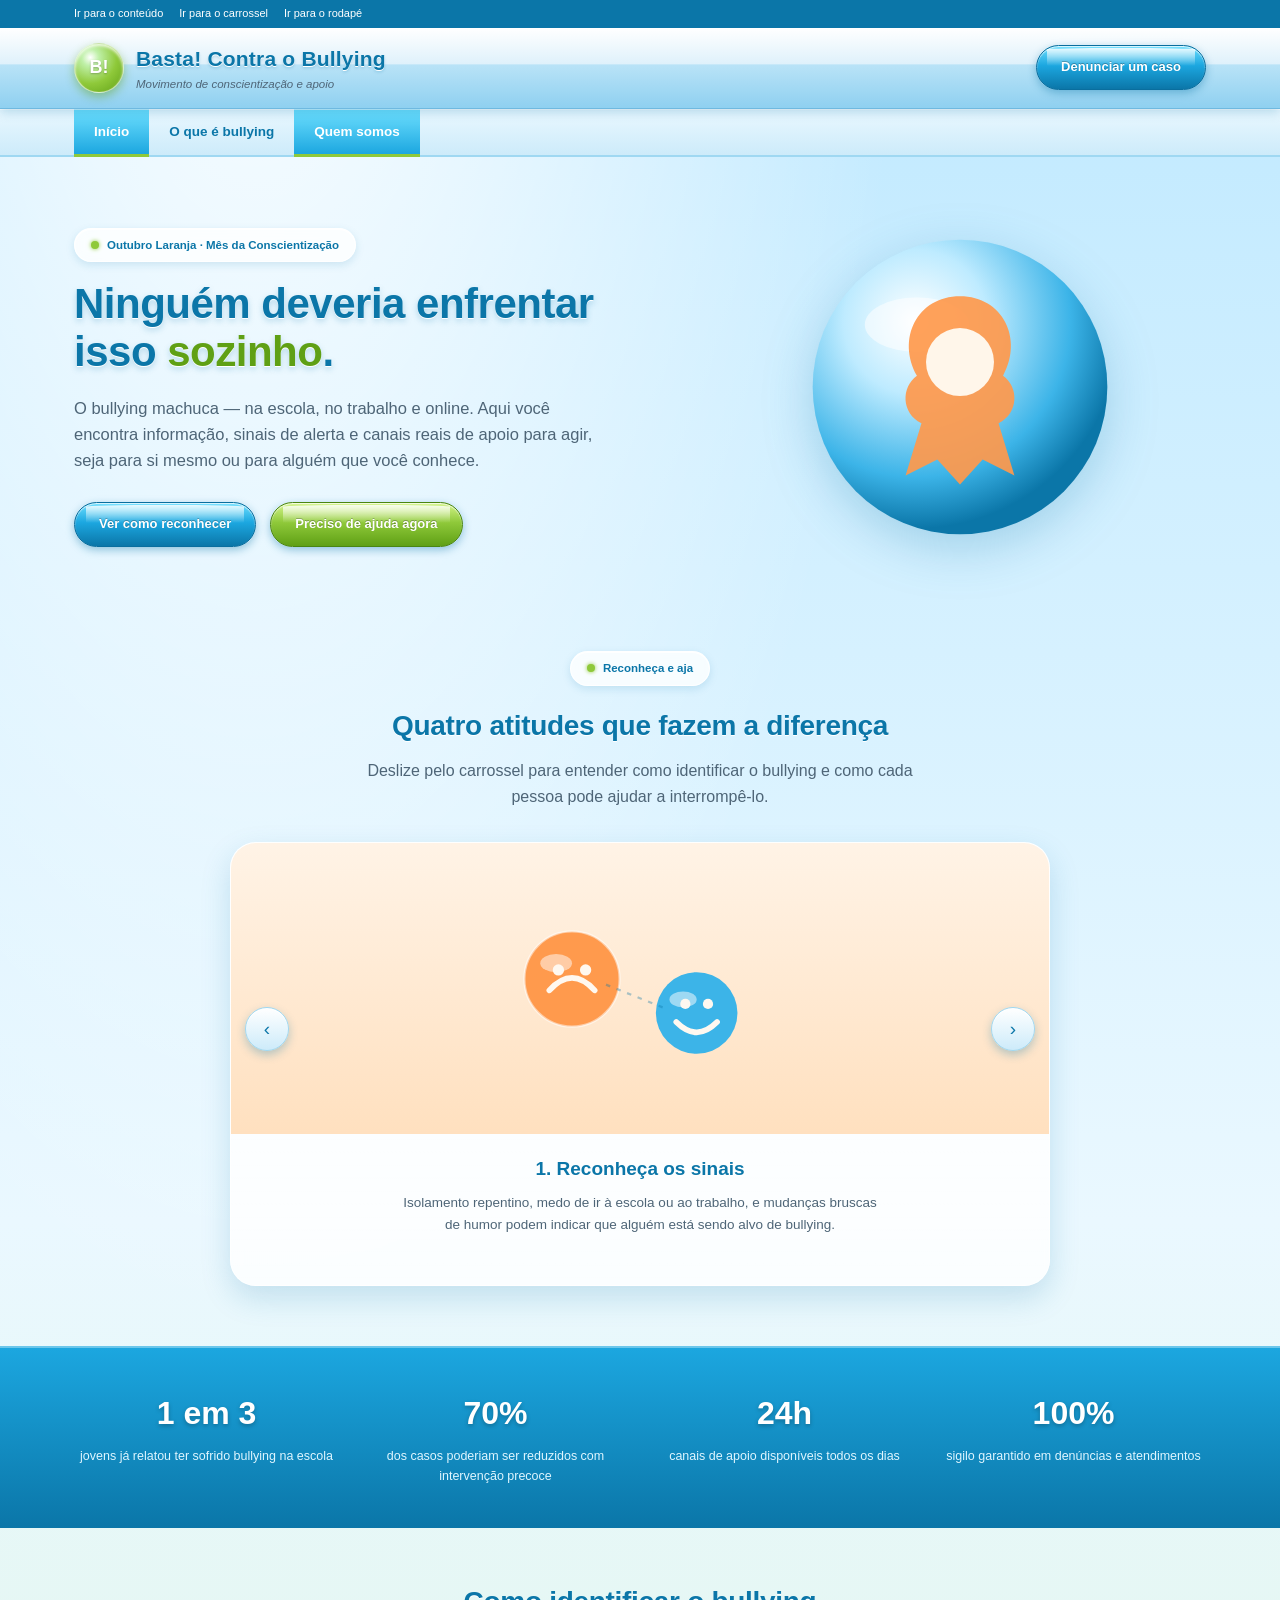
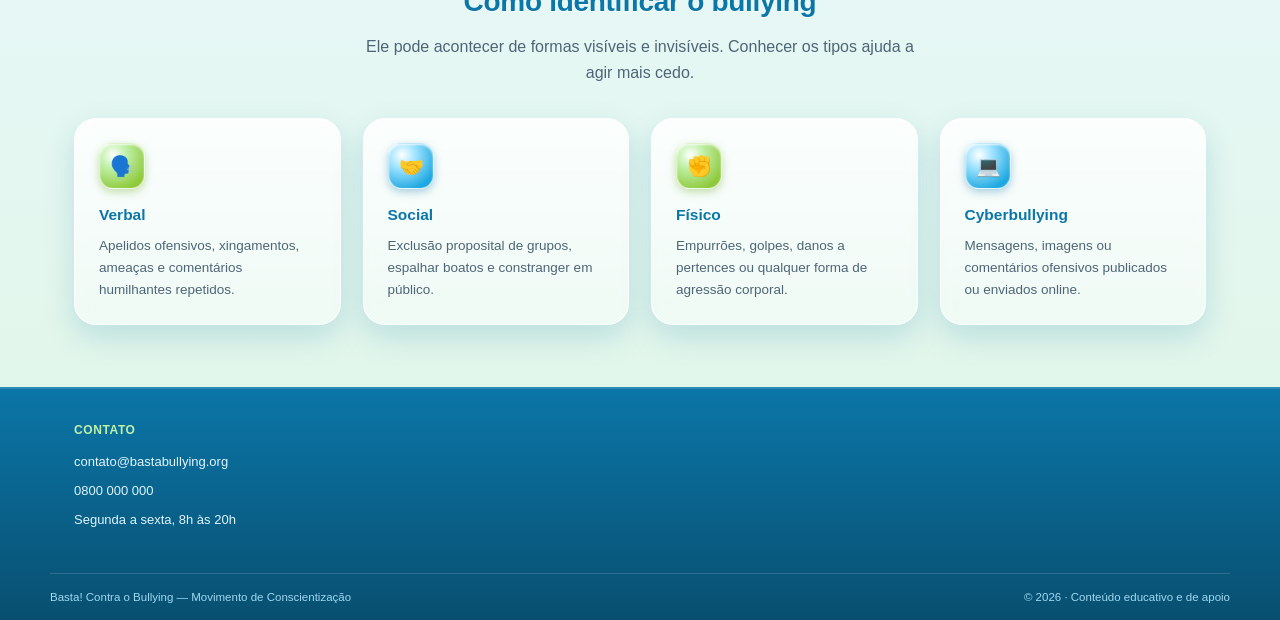
==== Index.html @ b6ac94a4 "criação de arquivos da home para o root" ====
<!DOCTYPE html>
<html lang="pt-br">
<head>
<meta charset="UTF-8">
<meta name="viewport" content="width=device-width, initial-scale=1.0">
<title>Basta! Contra o Bullying — Movimento pela Conscientização</title>
<link rel="stylesheet" href="index.css">
<link rel="icon" type="image/jpg" href="../photos.png"
<script src="indexjs.js"></script>


</head>
<body>

  <div class="skip-links">
    <div class="container">
      <a href="#conteudo">Ir para o conteúdo</a>
      <a href="#carrossel">Ir para o carrossel</a>
      <a href="#rodape">Ir para o rodapé</a>
    </div>
  </div>

  <header class="main-header">
    <div class="container header-inner">
      <div class="brand">
        <div class="mark">B!</div>
        <div class="brand-text">
          <div class="title">Basta! Contra o Bullying</div>
          <div class="subtitle">Movimento de conscientização e apoio</div>
        </div>
      </div>
      <a href="../pagina3/form.html" class="glossy-btn">Denunciar um caso</a>
    </div>
  </header>

  <nav class="main-nav">
    <div class="container">
      <ul style="display:flex; flex-wrap:wrap;">
        <li><a href="../pagina1/Index.html" class="active">Início</a></li>
        <li><a href="../pagina5/what.html">O que é bullying</a></li>
        <li><a href="../pagina4/aboutus.html" class="active">Quem somos</a></li>
      </ul>
    </div>
  </nav>

  <main id="conteudo">

    <!-- Hero -->
    <section class="hero">
      <div class="container">
        <div>
          <div class="eyebrow"><span class="dot"></span> Outubro Laranja · Mês da Conscientização</div>
          <h1 class="hero-title">Ninguém deveria enfrentar isso <span>sozinho</span>.</h1>
          <p class="lead">O bullying machuca — na escola, no trabalho e online. Aqui você encontra informação, sinais de alerta e canais reais de apoio para agir, seja para si mesmo ou para alguém que você conhece.</p>
          <div class="hero-actions">
            <a href="#carrossel" class="glossy-btn">Ver como reconhecer</a>
            <a href="mailto:contato@bastabullying.org" class="glossy-btn green">Preciso de ajuda agora</a>
          </div>
        </div>
        <svg class="hero-orb" viewBox="0 0 300 300" xmlns="http://www.w3.org/2000/svg">
          <defs>
            <radialGradient id="orbGrad" cx="35%" cy="28%" r="70%">
              <stop offset="0%" stop-color="#ffffff"/>
              <stop offset="35%" stop-color="#BEEBFF"/>
              <stop offset="75%" stop-color="#3CB4E8"/>
              <stop offset="100%" stop-color="#0B76A8"/>
            </radialGradient>
          </defs>
          <circle cx="150" cy="150" r="130" fill="url(#orbGrad)"/>
          <ellipse cx="112" cy="95" rx="46" ry="24" fill="rgba(255,255,255,.55)"/>
          <path d="M150 70 C112 70 94 108 112 140 C98 150 98 173 116 182 L102 228 L130 214 L150 236 L170 214 L198 228 L184 182 C202 173 202 150 188 140 C206 108 188 70 150 70 Z" fill="#FF9A4D" opacity="0.92"/>
          <circle cx="150" cy="128" r="30" fill="#FFF6EA"/>
        </svg>
      </div>
    </section>

    <!-- Carousel -->
    <section class="carousel-section" id="carrossel">
      <div class="container">
        <div class="section-heading">
          <div class="eyebrow" style="margin-left:auto;margin-right:auto;display:inline-flex;"><span class="dot"></span> Reconheça e aja</div>
          <h2>Quatro atitudes que fazem a diferença</h2>
          <p>Deslize pelo carrossel para entender como identificar o bullying e como cada pessoa pode ajudar a interrompê-lo.</p>
        </div>

        <div class="carousel glass-panel">
          <div class="carousel-track" id="carouselTrack">

            <!-- Slide 1 -->
            <div class="slide">
              <div class="slide-visual" style="--slide-bg:linear-gradient(180deg,#FFF3E6,#FFE0BF);">
                <svg viewBox="0 0 300 220" xmlns="http://www.w3.org/2000/svg">
                  <circle cx="90" cy="90" r="42" fill="#FF9A4D"/>
                  <circle cx="90" cy="90" r="42" fill="none" stroke="#fff" stroke-width="2" opacity="0.5"/>
                  <ellipse cx="76" cy="76" rx="14" ry="8" fill="rgba(255,255,255,.5)"/>
                  <path d="M70 100 q20 22 40 0" stroke="#FFF8F0" stroke-width="5" fill="none" stroke-linecap="round" transform="rotate(180 90 100)"/>
                  <circle cx="78" cy="82" r="5" fill="#FFF8F0"/>
                  <circle cx="102" cy="82" r="5" fill="#FFF8F0"/>
                  <circle cx="200" cy="120" r="36" fill="#3CB4E8"/>
                  <ellipse cx="188" cy="108" rx="12" ry="7" fill="rgba(255,255,255,.5)"/>
                  <path d="M182 128 q18 18 36 0" stroke="#FFF8F0" stroke-width="5" fill="none" stroke-linecap="round"/>
                  <circle cx="190" cy="112" r="4.5" fill="#FFF8F0"/>
                  <circle cx="210" cy="112" r="4.5" fill="#FFF8F0"/>
                  <path d="M120 95 L170 115" stroke="#0B76A8" stroke-width="2" stroke-dasharray="4 6" opacity="0.35"/>
                </svg>
              </div>
              <div class="slide-caption">
                <h3>1. Reconheça os sinais</h3>
                <p>Isolamento repentino, medo de ir à escola ou ao trabalho, e mudanças bruscas de humor podem indicar que alguém está sendo alvo de bullying.</p>
              </div>
            </div>

            <!-- Slide 2 -->
            <div class="slide">
              <div class="slide-visual" style="--slide-bg:linear-gradient(180deg,#E6F8FF,#BFEBFF);">
                <svg viewBox="0 0 300 220" xmlns="http://www.w3.org/2000/svg">
                  <circle cx="150" cy="100" r="46" fill="#3CB4E8"/>
                  <ellipse cx="135" cy="85" rx="15" ry="9" fill="rgba(255,255,255,.5)"/>
                  <path d="M128 108 q22 20 44 0" stroke="#FFF8F0" stroke-width="5" fill="none" stroke-linecap="round"/>
                  <circle cx="136" cy="90" r="5" fill="#FFF8F0"/>
                  <circle cx="164" cy="90" r="5" fill="#FFF8F0"/>
                  <path d="M150 150 L150 190" stroke="#0B76A8" stroke-width="4" stroke-linecap="round"/>
                  <path d="M120 170 L150 190 L180 170" stroke="#FF9A4D" stroke-width="6" fill="none" stroke-linecap="round" stroke-linejoin="round"/>
                  <circle cx="90" cy="150" r="4" fill="#FF9A4D"/>
                  <circle cx="210" cy="150" r="4" fill="#FF9A4D"/>
                  <circle cx="70" cy="130" r="3" fill="#8FC93A"/>
                  <circle cx="230" cy="130" r="3" fill="#8FC93A"/>
                </svg>
              </div>
              <div class="slide-caption">
                <h3>2. Não fique calado</h3>
                <p>Testemunhou uma situação de bullying? Falar com um adulto de confiança, professor ou responsável é o primeiro passo para interromper o ciclo.</p>
              </div>
            </div>

            <!-- Slide 3 -->
            <div class="slide">
              <div class="slide-visual" style="--slide-bg:linear-gradient(180deg,#EAFBD8,#D4F58B);">
                <svg viewBox="0 0 300 220" xmlns="http://www.w3.org/2000/svg">
                  <circle cx="100" cy="110" r="38" fill="#FF9A4D"/>
                  <circle cx="200" cy="110" r="38" fill="#3CB4E8"/>
                  <ellipse cx="88" cy="98" rx="12" ry="7" fill="rgba(255,255,255,.5)"/>
                  <ellipse cx="188" cy="98" rx="12" ry="7" fill="rgba(255,255,255,.5)"/>
                  <path d="M100 148 C100 170 200 170 200 148" stroke="#0B76A8" stroke-width="4" fill="none" stroke-linecap="round"/>
                  <path d="M84 100 q16 16 32 0" stroke="#FFF8F0" stroke-width="4.5" fill="none" stroke-linecap="round"/>
                  <circle cx="90" cy="96" r="4" fill="#FFF8F0"/>
                  <circle cx="112" cy="96" r="4" fill="#FFF8F0"/>
                  <path d="M184 100 q16 16 32 0" stroke="#FFF8F0" stroke-width="4.5" fill="none" stroke-linecap="round"/>
                  <circle cx="190" cy="96" r="4" fill="#FFF8F0"/>
                  <circle cx="212" cy="96" r="4" fill="#FFF8F0"/>
                  <path d="M135 60 L150 40 L165 60" stroke="#5FA015" stroke-width="4" fill="none" stroke-linecap="round" stroke-linejoin="round"/>
                </svg>
              </div>
              <div class="slide-caption">
                <h3>3. Construa empatia</h3>
                <p>Incluir, ouvir e respeitar as diferenças são atitudes simples que fortalecem vínculos e reduzem o espaço para o bullying acontecer.</p>
              </div>
            </div>

            <!-- Slide 4 -->
            <div class="slide">
              <div class="slide-visual" style="--slide-bg:linear-gradient(180deg,#E6F8FF,#CDEBFA);">
                <svg viewBox="0 0 300 220" xmlns="http://www.w3.org/2000/svg">
                  <circle cx="150" cy="110" r="50" fill="none" stroke="#3CB4E8" stroke-width="4" stroke-dasharray="6 8"/>
                  <circle cx="150" cy="95" r="24" fill="#FF9A4D"/>
                  <ellipse cx="142" cy="87" rx="8" ry="5" fill="rgba(255,255,255,.5)"/>
                  <path d="M138 100 q12 12 24 0" stroke="#FFF8F0" stroke-width="3.5" fill="none" stroke-linecap="round"/>
                  <circle cx="142" cy="88" r="2.8" fill="#FFF8F0"/>
                  <circle cx="158" cy="88" r="2.8" fill="#FFF8F0"/>
                  <path d="M150 119 L150 150" stroke="#0B76A8" stroke-width="4" stroke-linecap="round"/>
                  <path d="M120 175 Q150 195 180 175" stroke="#5FA015" stroke-width="4" fill="none" stroke-linecap="round"/>
                  <text x="150" y="207" font-size="11" fill="#0B76A8" text-anchor="middle" font-family="Trebuchet MS" font-weight="700">APOIO</text>
                </svg>
              </div>
              <div class="slide-caption">
                <h3>4. Peça e ofereça apoio</h3>
                <p>Buscar ajuda é um ato de coragem, não de fraqueza. Canais de apoio psicológico e escolar existem para acolher quem precisa.</p>
              </div>
            </div>

          </div>

          <button class="carousel-btn prev" id="prevBtn" aria-label="Anterior">&#8249;</button>
          <button class="carousel-btn next" id="nextBtn" aria-label="Próximo">&#8250;</button>

          <div class="carousel-dots" id="carouselDots"></div>
        </div>
      </div>
    </section>

    <!-- Stats -->
    <section class="stats">
      <div class="container">
        <div class="stat">
          <div class="num">1 em 3</div>
          <div class="label">jovens já relatou ter sofrido bullying na escola</div>
        </div>
        <div class="stat">
          <div class="num">70%</div>
          <div class="label">dos casos poderiam ser reduzidos com intervenção precoce</div>
        </div>
        <div class="stat">
          <div class="num">24h</div>
          <div class="label">canais de apoio disponíveis todos os dias</div>
        </div>
        <div class="stat">
          <div class="num">100%</div>
          <div class="label">sigilo garantido em denúncias e atendimentos</div>
        </div>
      </div>
    </section>

    <!-- Signs cards -->
    <section class="signs">
      <div class="container">
        <div class="section-heading">
          <h2>Como identificar o bullying</h2>
          <p>Ele pode acontecer de formas visíveis e invisíveis. Conhecer os tipos ajuda a agir mais cedo.</p>
        </div>
        <div class="cards">
          <div class="card glass-panel">
            <div class="icon">🗣️</div>
            <h4>Verbal</h4>
            <p>Apelidos ofensivos, xingamentos, ameaças e comentários humilhantes repetidos.</p>
          </div>
          <div class="card glass-panel">
            <div class="icon">🤝</div>
            <h4>Social</h4>
            <p>Exclusão proposital de grupos, espalhar boatos e constranger em público.</p>
          </div>
          <div class="card glass-panel">
            <div class="icon">✊</div>
            <h4>Físico</h4>
            <p>Empurrões, golpes, danos a pertences ou qualquer forma de agressão corporal.</p>
          </div>
          <div class="card glass-panel">
            <div class="icon">💻</div>
            <h4>Cyberbullying</h4>
            <p>Mensagens, imagens ou comentários ofensivos publicados ou enviados online.</p>
          </div>
        </div>
      </div>
    </section>

  </main>

  <footer id="rodape">
    <div class="footer-top">
      <div class="container footer-grid">
        <div>
          <h5>Contato</h5>
          <ul>
            <li><a href="mailto:contato@bastabullying.org">contato@bastabullying.org</a></li>
            <li><a href="tel:0800000000">0800 000 000</a></li>
            <li>Segunda a sexta, 8h às 20h</li>
          </ul>
        </div>
      </div>
    </div>
    <div class="container footer-bottom">
      <span>Basta! Contra o Bullying — Movimento de Conscientização</span>
      <span>© 2026 · Conteúdo educativo e de apoio</span>
    </div>
  </footer>


</body>
</html>
---- index.css ----
:root{
    --sky-top:#BFE9FF;
    --sky-bottom:#EAF8FF;
    --aqua:#1CA7E0;
    --aqua-dark:#0B76A8;
    --leaf:#8FC93A;
    --leaf-dark:#5FA015;
    --glass:rgba(255,255,255,.55);
    --glass-strong:rgba(255,255,255,.78);
    --ink:#274156;
    --muted:#4E6577;
    --white:#ffffff;
  }

  *{box-sizing:border-box; margin:0; padding:0;}

  html{ scroll-behavior:smooth; }

  body{
    font-family: "Trebuchet MS", "Myriad Pro", "Segoe UI", Verdana, sans-serif;
    color: var(--ink);
    background:
      radial-gradient(ellipse at 20% -10%, #ffffff 0%, transparent 45%),
      linear-gradient(180deg, var(--sky-top) 0%, var(--sky-bottom) 55%, #DFF6E4 100%);
    min-height:100vh;
    position:relative;
    overflow-x:hidden;
    line-height:1.6;
  }

  a{ color:inherit; text-decoration:none; }
  ul{ list-style:none; }
  img,svg{ display:block; max-width:100%; }

  .container{ max-width:1180px; margin:0 auto; padding:0 24px; position:relative; z-index:2; }

  /* ===== Skip bar ===== */
  .skip-links{ background: var(--aqua-dark); color:#fff; font-size:11px; position:relative; z-index:3;}
  .skip-links .container{ display:flex; gap:16px; padding:5px 24px; flex-wrap:wrap; }
  .skip-links a:hover{ text-decoration:underline; }

  /* ===== Glossy chrome header ===== */
  header.main-header{
    position:sticky; top:0; z-index:50;
    background: linear-gradient(180deg, #FFFFFF 0%, #DFF1FB 45%, #B9E3F7 46%, #8FD0F0 100%);
    border-bottom:1px solid #6FB9E0;
    box-shadow: 0 3px 10px rgba(11,118,168,.25), inset 0 1px 0 rgba(255,255,255,.9);
  }
  .header-inner{
    display:flex; align-items:center; justify-content:space-between;
    padding:14px 24px; gap:16px; flex-wrap:wrap;
  }
  .brand{ display:flex; align-items:center; gap:12px; }
  .brand .mark{
    width:50px; height:50px; border-radius:50%;
    background: radial-gradient(circle at 32% 28%, #ffffff 0%, #BFF0A8 18%, var(--leaf) 55%, var(--leaf-dark) 100%);
    box-shadow: 0 4px 10px rgba(95,160,21,.45), inset 0 2px 3px rgba(255,255,255,.8);
    display:flex; align-items:center; justify-content:center;
    color:#fff; font-weight:800; font-size:18px; text-shadow:0 1px 2px rgba(0,0,0,.25);
    border:1px solid rgba(255,255,255,.6);
  }
  .brand-text .title{
    font-size:21px; font-weight:800; color:var(--aqua-dark);
    text-shadow: 0 1px 0 #fff, 0 2px 3px rgba(11,118,168,.25);
    letter-spacing:.2px;
  }
  .brand-text .subtitle{ font-size:11.5px; color:var(--muted); font-style:italic; }

  /* Glossy pill button (classic Web 2.0) */
  .glossy-btn{
    display:inline-block;
    padding:11px 24px;
    border-radius:999px;
    font-weight:700; font-size:13px;
    color:#fff;
    background: linear-gradient(180deg, #6FE0FF 0%, var(--aqua) 45%, var(--aqua-dark) 100%);
    border:1px solid #0A6E9E;
    box-shadow: inset 0 1px 1px rgba(255,255,255,.8), 0 3px 8px rgba(11,118,168,.4);
    position:relative;
    text-shadow: 0 -1px 0 rgba(0,0,0,.3);
  }
  .glossy-btn::after{
    content:"";
    position:absolute; top:2px; left:6%; right:6%; height:42%;
    background: linear-gradient(180deg, rgba(255,255,255,.85), rgba(255,255,255,0));
    border-radius:999px 999px 60% 60% / 100% 100% 20% 20%;
    pointer-events:none;
  }
  .glossy-btn:hover{ filter:brightness(1.08); }

  .glossy-btn.green{
    background: linear-gradient(180deg, #D4F58B 0%, var(--leaf) 45%, var(--leaf-dark) 100%);
    border-color:#4A8511;
  }

  nav.main-nav{
    background: linear-gradient(180deg, #EAF8FF 0%, #CDEBFA 100%);
    border-bottom:2px solid #9FD8F2;
    box-shadow: inset 0 1px 0 rgba(255,255,255,.9);
  }
  nav.main-nav .container{ display:flex; flex-wrap:wrap; }
  nav.main-nav a{
    display:block; padding:12px 20px; font-size:13.5px; font-weight:700;
    color:var(--aqua-dark); border-bottom:3px solid transparent; margin-bottom:-2px;
  }
  nav.main-nav a:hover, nav.main-nav a.active{
    color:#fff; background: linear-gradient(180deg, #6FE0FF, var(--aqua));
    border-bottom-color: var(--leaf);
    box-shadow: inset 0 1px 0 rgba(255,255,255,.6);
  }

  /* ===== Hero ===== */
  .hero{ padding:60px 0 44px; }
  .hero .container{ display:grid; grid-template-columns: 1.1fr .9fr; gap:40px; align-items:center; }
  .eyebrow{
    display:inline-flex; align-items:center; gap:8px;
    background: var(--glass-strong);
    backdrop-filter: blur(6px);
    border:1px solid rgba(255,255,255,.9);
    color:var(--aqua-dark); font-size:11.5px; font-weight:700;
    padding:7px 16px; border-radius:999px; margin-bottom:18px;
    box-shadow: 0 3px 8px rgba(11,118,168,.15), inset 0 1px 0 #fff;
  }
  .eyebrow .dot{ width:8px; height:8px; border-radius:50%; background:var(--leaf); box-shadow:0 0 4px var(--leaf); }

  h1.hero-title{
    font-size:42px; line-height:1.15; color:var(--aqua-dark); font-weight:800;
    letter-spacing:-.5px; margin-bottom:18px;
    text-shadow: 0 1px 0 #fff, 0 3px 6px rgba(11,118,168,.25);
  }
  h1.hero-title span{ color:var(--leaf-dark); }

  .hero p.lead{ font-size:16.5px; color:var(--muted); max-width:520px; margin-bottom:28px; }
  .hero-actions{ display:flex; gap:14px; flex-wrap:wrap; }

  .hero-orb{ width:100%; max-width:340px; margin:0 auto; filter: drop-shadow(0 14px 24px rgba(11,118,168,.25)); }

  /* ===== Glass panel base ===== */
  .glass-panel{
    background: linear-gradient(180deg, rgba(255,255,255,.85), rgba(255,255,255,.45));
    border:1px solid rgba(255,255,255,.9);
    border-radius:22px;
    box-shadow: 0 12px 30px rgba(11,118,168,.18), inset 0 1px 0 rgba(255,255,255,.9);
    backdrop-filter: blur(6px);
  }

  /* ===== Carousel ===== */
  section.carousel-section{ padding:50px 0; }
  .section-heading{ text-align:center; margin-bottom:32px; }
  .section-heading h2{
    font-size:28px; color:var(--aqua-dark); font-weight:800; letter-spacing:-.3px; margin-bottom:10px;
    text-shadow:0 1px 0 #fff;
  }
  .section-heading p{ color:var(--muted); max-width:560px; margin:0 auto; }

  .carousel{
    position:relative; max-width:820px; margin:0 auto;
    border-radius:26px; overflow:hidden;
  }
  .carousel-track{ display:flex; transition: transform .55s cubic-bezier(.65,0,.35,1); }
  .slide{ min-width:100%; display:grid; grid-template-columns:1fr; }
  .slide-visual{
    background: var(--slide-bg, linear-gradient(180deg, #EAF8FF, #CDEBFA));
    padding:34px 34px 8px;
    display:flex; align-items:center; justify-content:center;
  }
  .slide-visual svg{ width:100%; max-width:340px; height:auto; }
  .slide-caption{ padding:20px 36px 30px; text-align:center; background: rgba(255,255,255,.65); }
  .slide-caption h3{
    font-size:19px; color:var(--aqua-dark); font-weight:800; margin-bottom:8px;
    text-shadow:0 1px 0 #fff;
  }
  .slide-caption p{ color:var(--muted); font-size:13.5px; max-width:480px; margin:0 auto; }

  .carousel-btn{
    position:absolute; top:42%; transform:translateY(-50%);
    width:44px; height:44px; border-radius:50%;
    background: linear-gradient(180deg, #ffffff, #CDEBFA);
    border:1px solid #9FD8F2;
    display:flex; align-items:center; justify-content:center;
    cursor:pointer; font-size:19px; color:var(--aqua-dark);
    box-shadow: 0 4px 10px rgba(11,118,168,.3), inset 0 1px 0 #fff;
  }
  .carousel-btn:hover{ background: linear-gradient(180deg,#6FE0FF,var(--aqua)); color:#fff; }
  .carousel-btn.prev{ left:14px; }
  .carousel-btn.next{ right:14px; }

  .carousel-dots{ display:flex; justify-content:center; gap:10px; padding:16px 0 4px; background: rgba(255,255,255,.65); }
  .carousel-dots button{
    width:12px; height:12px; border-radius:50%; padding:0; cursor:pointer;
    background: radial-gradient(circle at 30% 25%, #fff, #B9E3F7 60%, #7FC8E8);
    border:1px solid #9FD8F2;
  }
  .carousel-dots button.active{
    background: radial-gradient(circle at 30% 25%, #fff, #D4F58B 55%, var(--leaf));
    width:28px; border-radius:8px;
  }

  /* ===== Stats ===== */
  .stats{
    background: linear-gradient(180deg, #1CA7E0 0%, #0B76A8 100%);
    box-shadow: inset 0 2px 0 rgba(255,255,255,.35);
    padding:42px 0; margin-top:10px;
  }
  .stats .container{ display:grid; grid-template-columns:repeat(auto-fit,minmax(180px,1fr)); gap:24px; text-align:center; }
  .stat .num{
    font-size:32px; font-weight:800; color:#fff;
    text-shadow: 0 2px 4px rgba(0,0,0,.25);
  }
  .stat .label{ font-size:12.5px; color:#DFF6FF; margin-top:6px; }

  /* ===== Cards ===== */
  section.signs{ padding:52px 0; }
  .cards{ display:grid; grid-template-columns:repeat(auto-fit,minmax(240px,1fr)); gap:22px; }
  .card{
    padding:24px; text-align:left;
  }
  .card .icon{
    width:46px; height:46px; border-radius:14px;
    background: radial-gradient(circle at 30% 25%, #fff, #BFF0A8 30%, var(--leaf) 80%);
    box-shadow: inset 0 1px 2px rgba(255,255,255,.8), 0 3px 8px rgba(95,160,21,.35);
    display:flex; align-items:center; justify-content:center; margin-bottom:14px; font-size:20px;
    border:1px solid rgba(255,255,255,.7);
  }
  .card:nth-child(2n) .icon{
    background: radial-gradient(circle at 30% 25%, #fff, #9FE3FF 30%, var(--aqua) 80%);
    box-shadow: inset 0 1px 2px rgba(255,255,255,.8), 0 3px 8px rgba(11,118,168,.35);
  }
  .card h4{ font-size:15.5px; color:var(--aqua-dark); margin-bottom:8px; font-weight:800; }
  .card p{ font-size:13.5px; color:var(--muted); }

  /* ===== Footer ===== */
  footer{
    background: linear-gradient(180deg, #0B76A8 0%, #084F70 100%);
    color:#fff; margin-top:10px; position:relative; z-index:2;
    box-shadow: inset 0 2px 0 rgba(255,255,255,.15);
  }
  .footer-top{ padding:34px 0; }
  .footer-grid h5{
    font-size:12px; color:#BFF0A8; margin-bottom:12px; letter-spacing:.6px; text-transform:uppercase;
  }
  .footer-grid ul li{ margin-bottom:8px; font-size:13px; color:#DFF6FF; }
  .footer-grid ul li a:hover{ text-decoration:underline; color:#fff; }
  .footer-bottom{
    padding:14px 0; display:flex; justify-content:space-between; flex-wrap:wrap;
    gap:10px; font-size:11.5px; color:#9FD8F2; border-top:1px solid rgba(255,255,255,.15);
  }

  @media (max-width:820px){
    .hero .container{ grid-template-columns:1fr; }
    .hero-orb{ order:-1; max-width:200px; }
  }
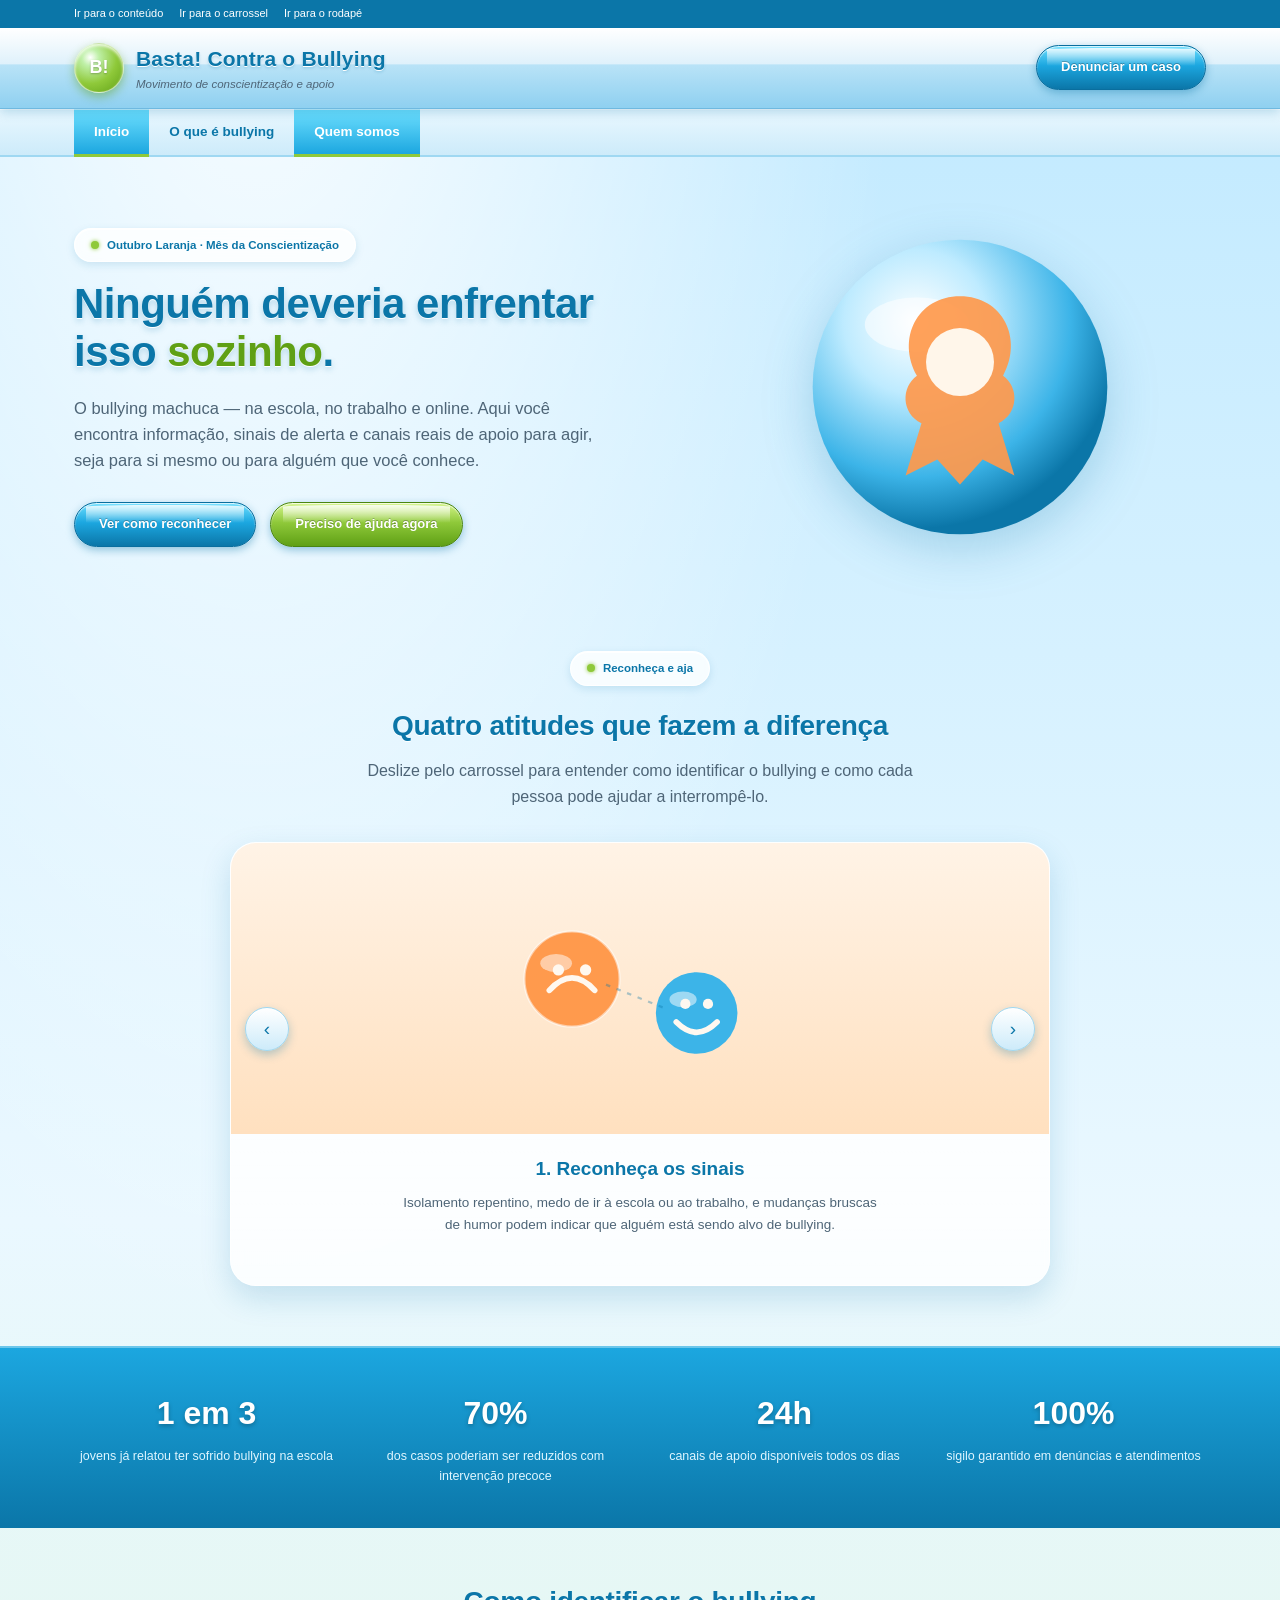
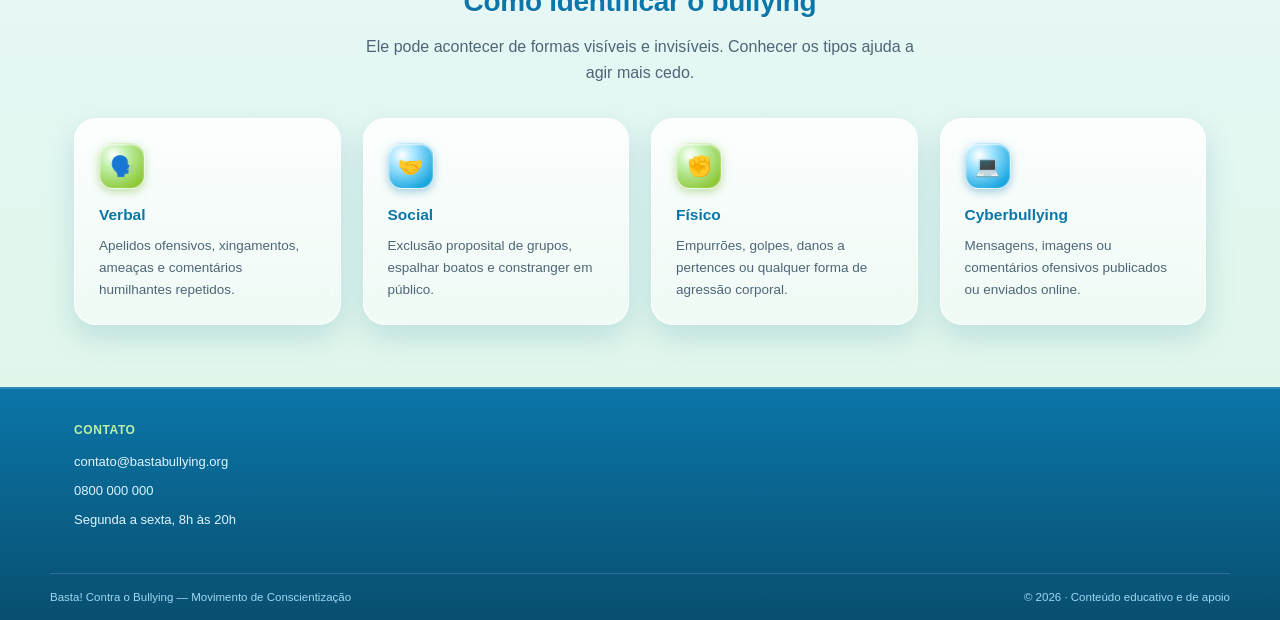
==== commit 2d638a2a: "correção de formatação" ====
--- a/Index.html
+++ b/Index.html
@@ -5,7 +5,7 @@
 <meta name="viewport" content="width=device-width, initial-scale=1.0">
 <title>Basta! Contra o Bullying — Movimento pela Conscientização</title>
 <link rel="stylesheet" href="index.css">
-<link rel="icon" type="image/jpg" href="../photos.png"
+<link rel="icon" type="image/jpg" href="../photos.png">
 <script src="indexjs.js"></script>
 
 
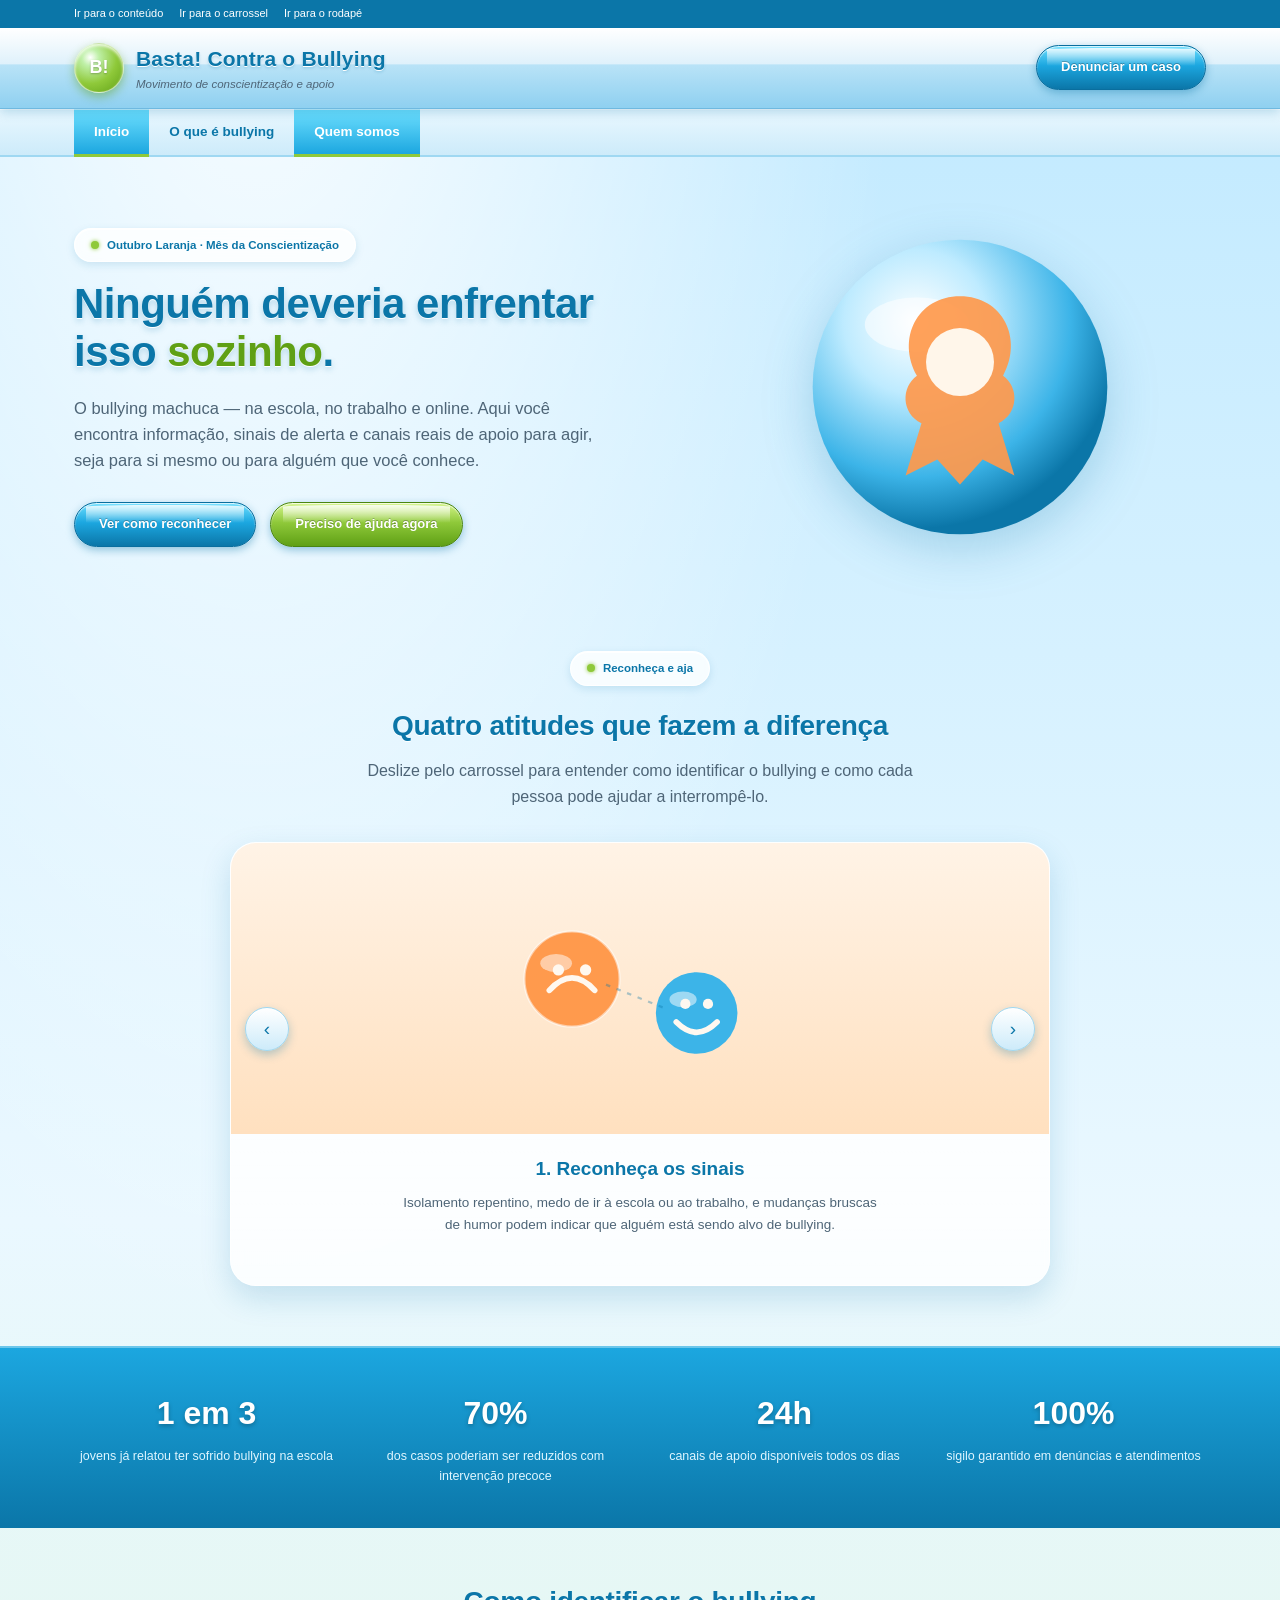
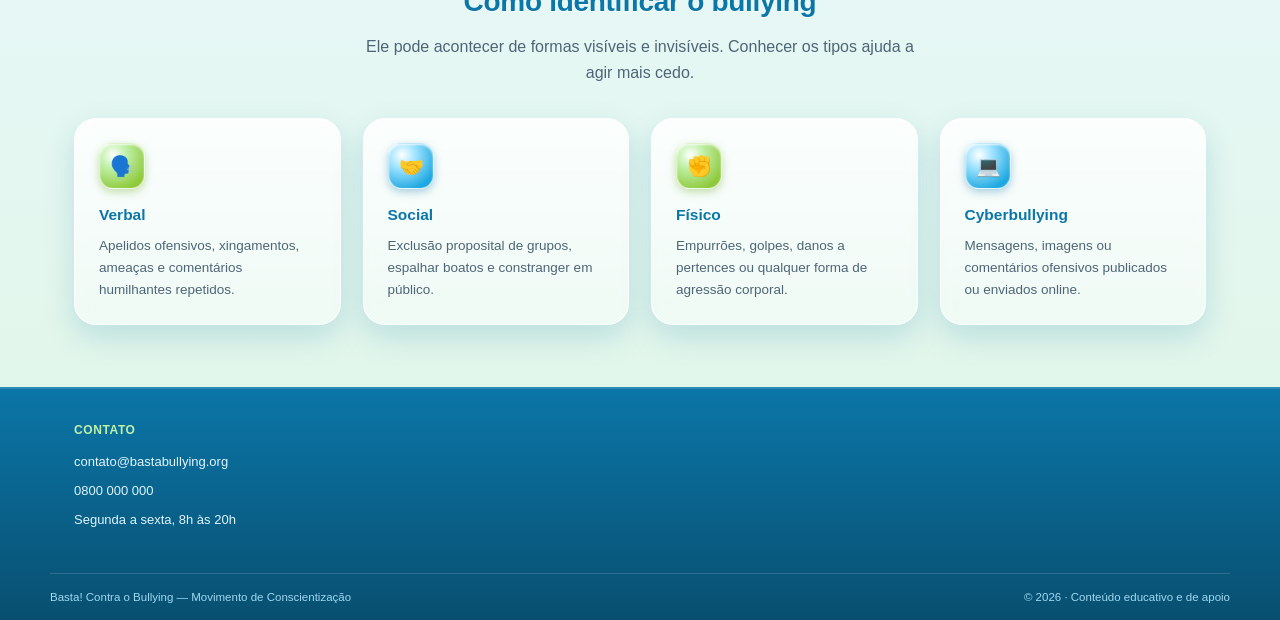
==== commit 517f969c: "teste" ====
--- a/Index.html
+++ b/Index.html
@@ -7,6 +7,8 @@
 <link rel="stylesheet" href="index.css">
 <link rel="icon" type="image/jpg" href="../photos.png">
 <script src="indexjs.js"></script>
+
+<!-- // Comentário teste -->
 
 
 </head>
